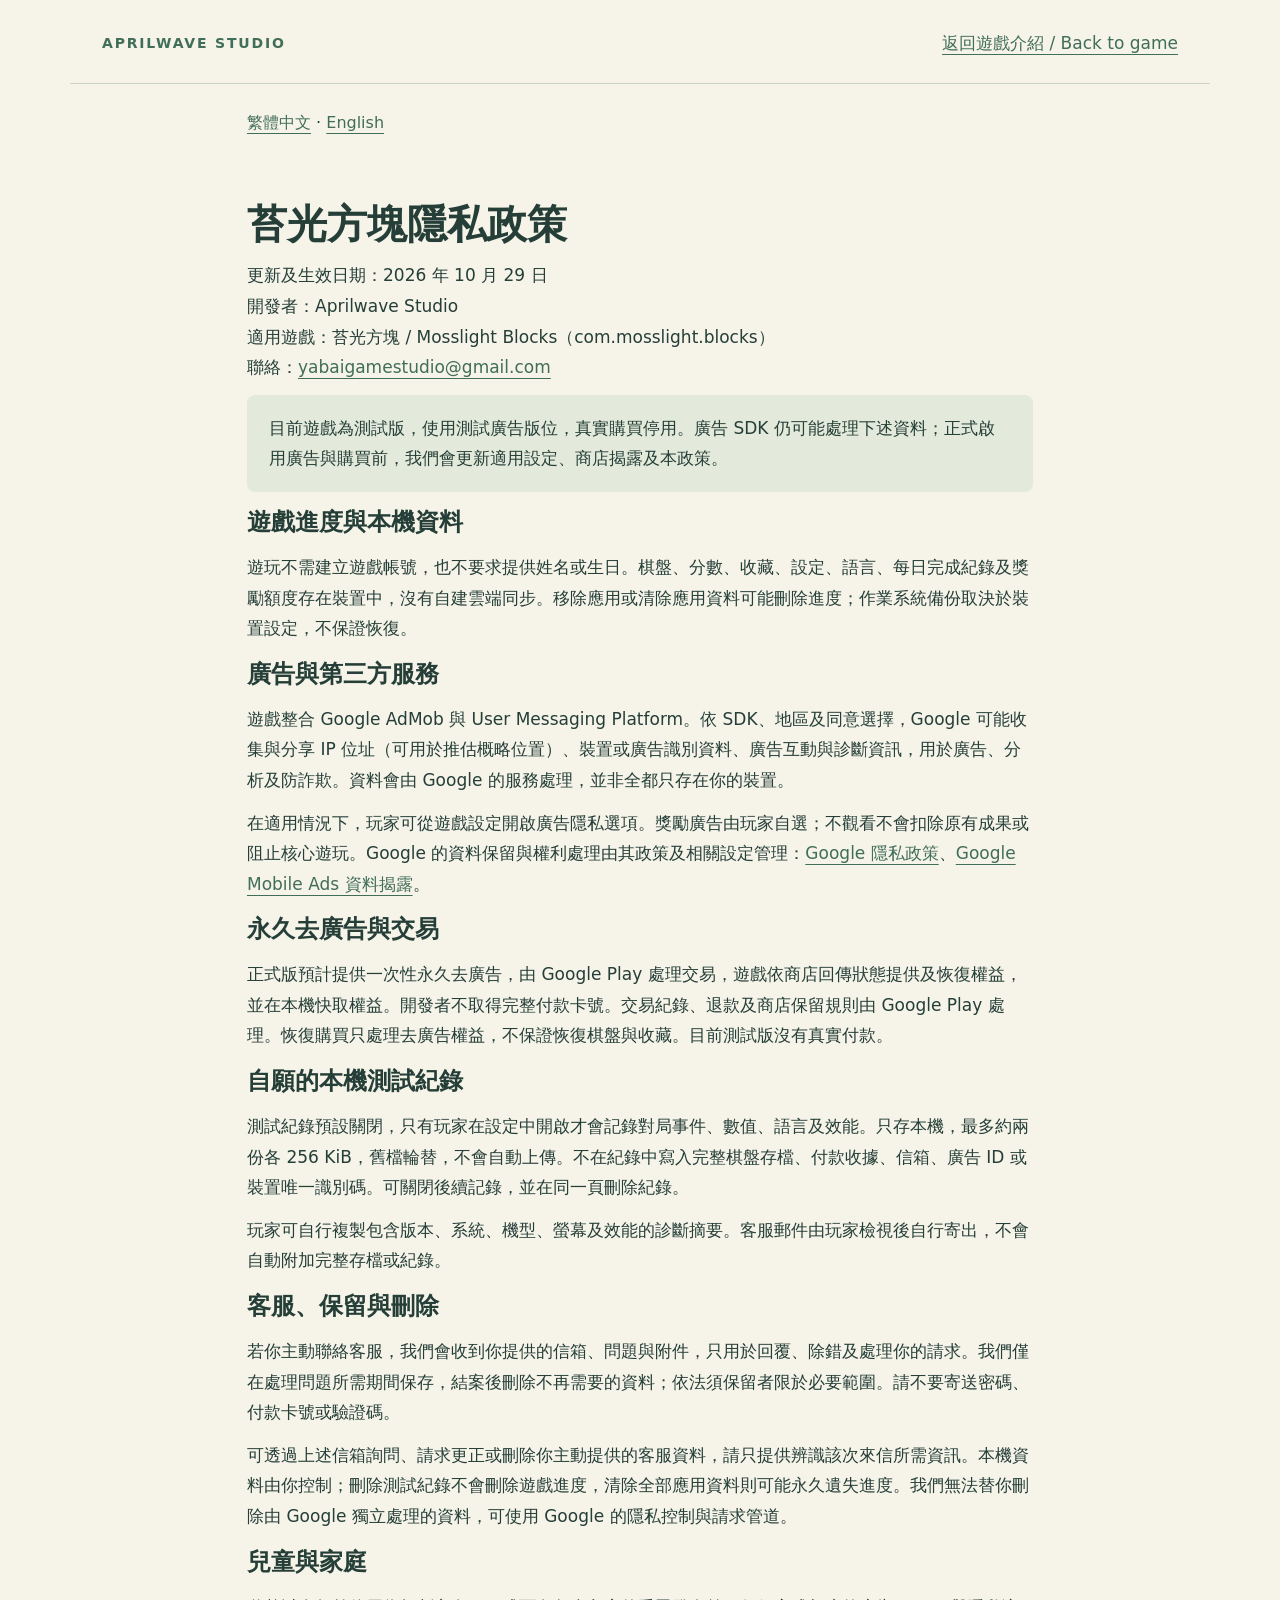
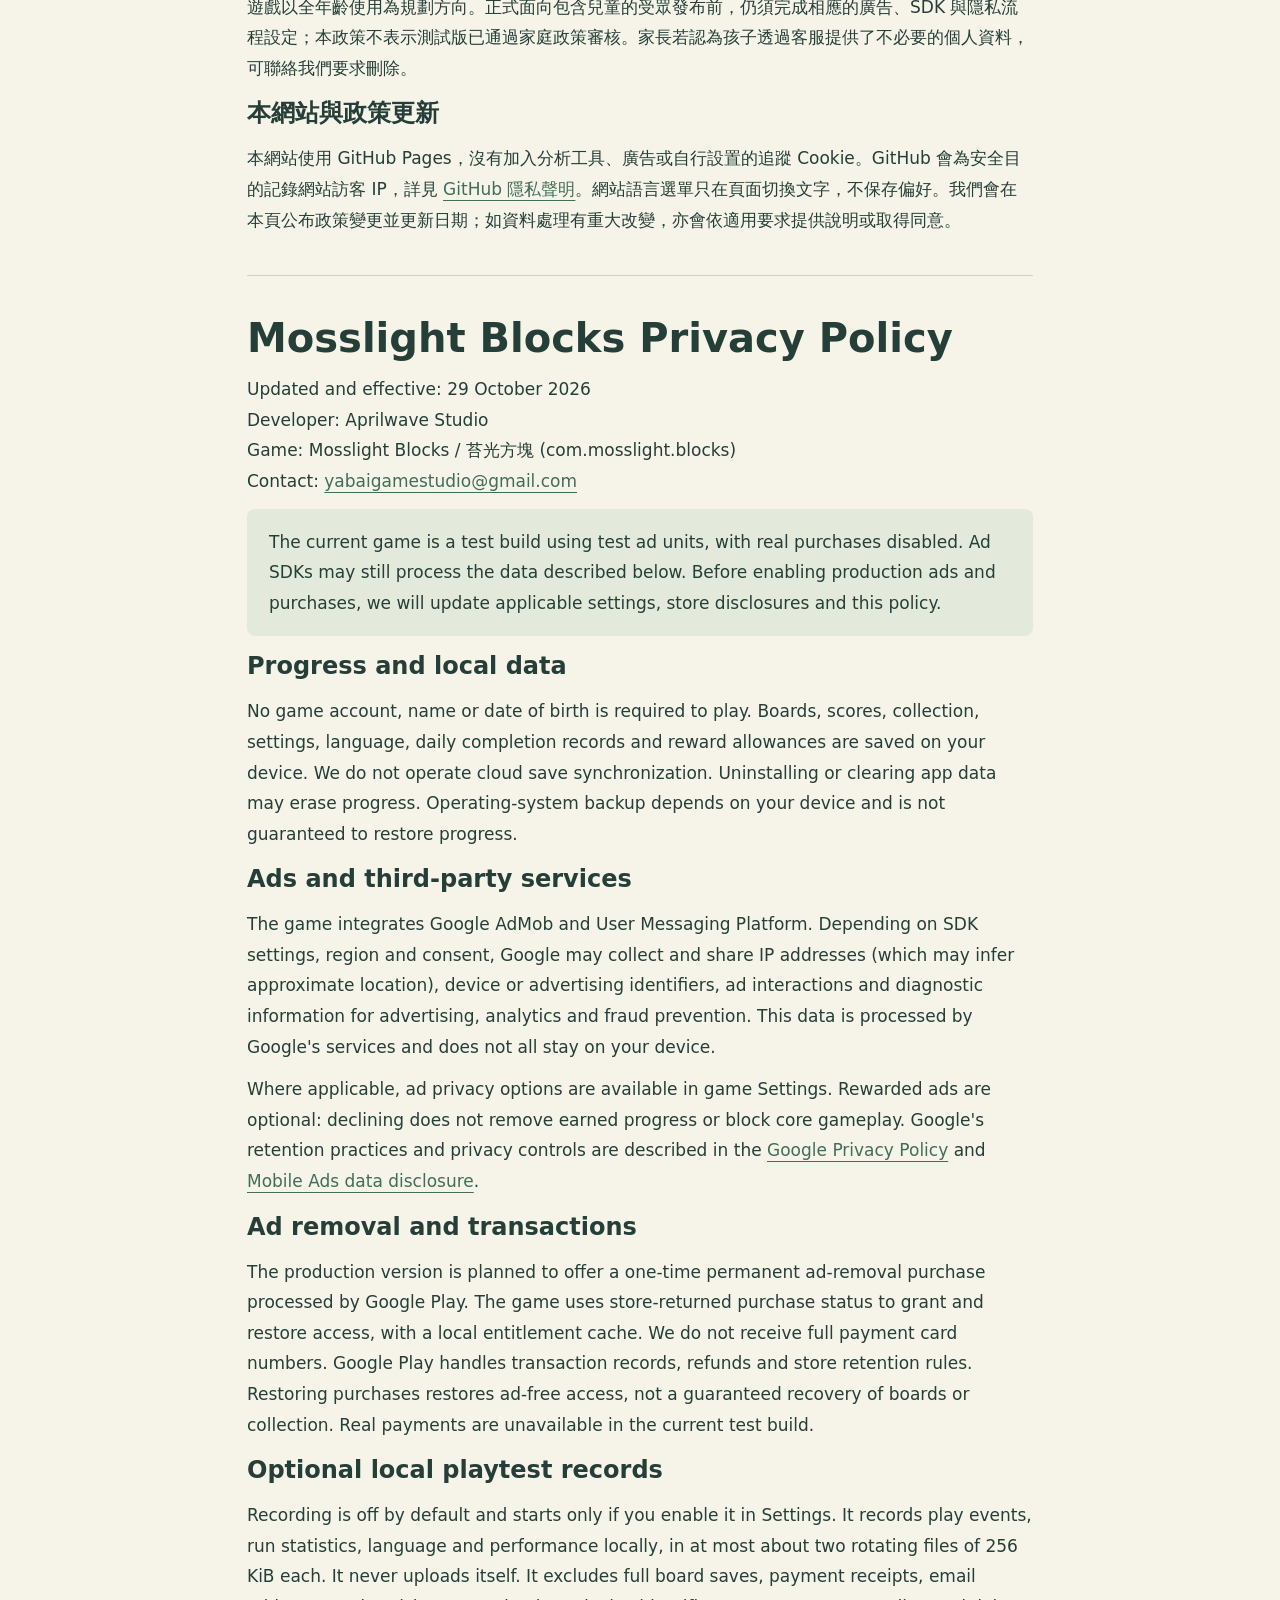
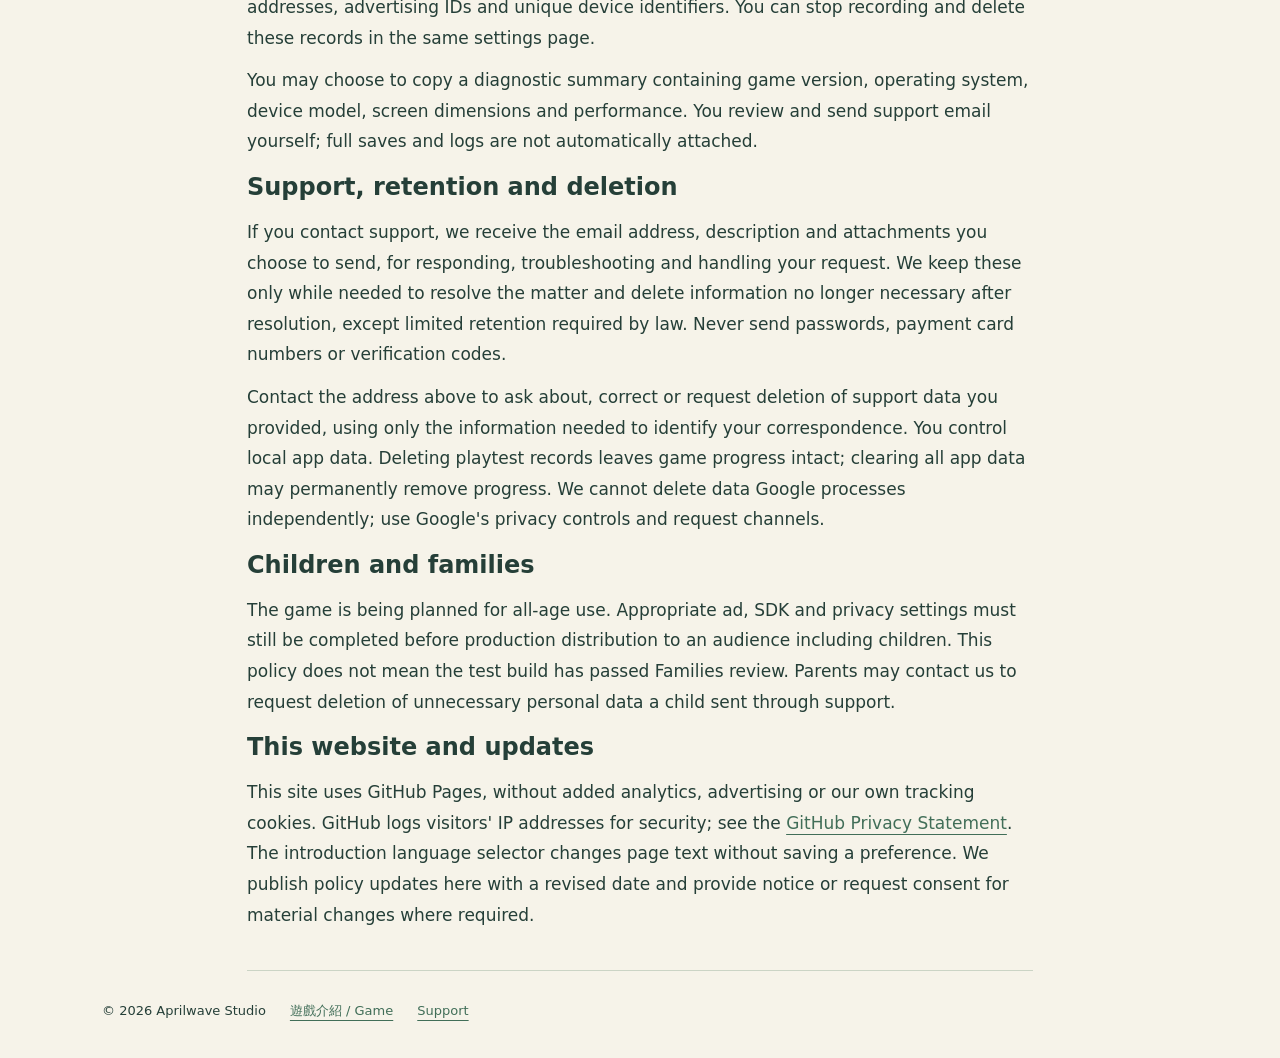
==== mosslight/privacy.html @ a1aa2599 "Publish Mosslight privacy policy and site assets" ====
<!doctype html><html lang="zh-Hant"><head><meta charset="utf-8"><meta name="viewport" content="width=device-width,initial-scale=1"><title>苔光方塊隱私政策 · Mosslight Privacy | Aprilwave Studio</title><link rel="stylesheet" href="site.css"><link rel="icon" href="icon.png"></head><body><header><a class="brand" href="../">APRILWAVE STUDIO</a><a href="./">返回遊戲介紹 / Back to game</a></header><main class="policy"><div class="language-nav"><a href="#zh">繁體中文</a> · <a href="#en">English</a></div>
<section id="zh"><h1>苔光方塊隱私政策</h1><p>更新及生效日期：2026 年 10 月 29 日<br>開發者：Aprilwave Studio<br>適用遊戲：苔光方塊 / Mosslight Blocks（com.mosslight.blocks）<br>聯絡：<a href="mailto:yabaigamestudio@gmail.com">yabaigamestudio@gmail.com</a></p><p class="notice">目前遊戲為測試版，使用測試廣告版位，真實購買停用。廣告 SDK 仍可能處理下述資料；正式啟用廣告與購買前，我們會更新適用設定、商店揭露及本政策。</p>
<h2>遊戲進度與本機資料</h2><p>遊玩不需建立遊戲帳號，也不要求提供姓名或生日。棋盤、分數、收藏、設定、語言、每日完成紀錄及獎勵額度存在裝置中，沒有自建雲端同步。移除應用或清除應用資料可能刪除進度；作業系統備份取決於裝置設定，不保證恢復。</p>
<h2>廣告與第三方服務</h2><p>遊戲整合 Google AdMob 與 User Messaging Platform。依 SDK、地區及同意選擇，Google 可能收集與分享 IP 位址（可用於推估概略位置）、裝置或廣告識別資料、廣告互動與診斷資訊，用於廣告、分析及防詐欺。資料會由 Google 的服務處理，並非全都只存在你的裝置。</p><p>在適用情況下，玩家可從遊戲設定開啟廣告隱私選項。獎勵廣告由玩家自選；不觀看不會扣除原有成果或阻止核心遊玩。Google 的資料保留與權利處理由其政策及相關設定管理：<a href="https://policies.google.com/privacy">Google 隱私政策</a>、<a href="https://developers.google.com/admob/unity/privacy/play-data-disclosure">Google Mobile Ads 資料揭露</a>。</p>
<h2>永久去廣告與交易</h2><p>正式版預計提供一次性永久去廣告，由 Google Play 處理交易，遊戲依商店回傳狀態提供及恢復權益，並在本機快取權益。開發者不取得完整付款卡號。交易紀錄、退款及商店保留規則由 Google Play 處理。恢復購買只處理去廣告權益，不保證恢復棋盤與收藏。目前測試版沒有真實付款。</p>
<h2>自願的本機測試紀錄</h2><p>測試紀錄預設關閉，只有玩家在設定中開啟才會記錄對局事件、數值、語言及效能。只存本機，最多約兩份各 256 KiB，舊檔輪替，不會自動上傳。不在紀錄中寫入完整棋盤存檔、付款收據、信箱、廣告 ID 或裝置唯一識別碼。可關閉後續記錄，並在同一頁刪除紀錄。</p><p>玩家可自行複製包含版本、系統、機型、螢幕及效能的診斷摘要。客服郵件由玩家檢視後自行寄出，不會自動附加完整存檔或紀錄。</p>
<h2>客服、保留與刪除</h2><p>若你主動聯絡客服，我們會收到你提供的信箱、問題與附件，只用於回覆、除錯及處理你的請求。我們僅在處理問題所需期間保存，結案後刪除不再需要的資料；依法須保留者限於必要範圍。請不要寄送密碼、付款卡號或驗證碼。</p><p>可透過上述信箱詢問、請求更正或刪除你主動提供的客服資料，請只提供辨識該次來信所需資訊。本機資料由你控制；刪除測試紀錄不會刪除遊戲進度，清除全部應用資料則可能永久遺失進度。我們無法替你刪除由 Google 獨立處理的資料，可使用 Google 的隱私控制與請求管道。</p>
<h2>兒童與家庭</h2><p>遊戲以全年齡使用為規劃方向。正式面向包含兒童的受眾發布前，仍須完成相應的廣告、SDK 與隱私流程設定；本政策不表示測試版已通過家庭政策審核。家長若認為孩子透過客服提供了不必要的個人資料，可聯絡我們要求刪除。</p>
<h2>本網站與政策更新</h2><p>本網站使用 GitHub Pages，沒有加入分析工具、廣告或自行設置的追蹤 Cookie。GitHub 會為安全目的記錄網站訪客 IP，詳見 <a href="https://docs.github.com/en/site-policy/privacy-policies/github-general-privacy-statement">GitHub 隱私聲明</a>。網站語言選單只在頁面切換文字，不保存偏好。我們會在本頁公布政策變更並更新日期；如資料處理有重大改變，亦會依適用要求提供說明或取得同意。</p></section>
<section id="en" lang="en"><h1>Mosslight Blocks Privacy Policy</h1><p>Updated and effective: 29 October 2026<br>Developer: Aprilwave Studio<br>Game: Mosslight Blocks / 苔光方塊 (com.mosslight.blocks)<br>Contact: <a href="mailto:yabaigamestudio@gmail.com">yabaigamestudio@gmail.com</a></p><p class="notice">The current game is a test build using test ad units, with real purchases disabled. Ad SDKs may still process the data described below. Before enabling production ads and purchases, we will update applicable settings, store disclosures and this policy.</p>
<h2>Progress and local data</h2><p>No game account, name or date of birth is required to play. Boards, scores, collection, settings, language, daily completion records and reward allowances are saved on your device. We do not operate cloud save synchronization. Uninstalling or clearing app data may erase progress. Operating-system backup depends on your device and is not guaranteed to restore progress.</p>
<h2>Ads and third-party services</h2><p>The game integrates Google AdMob and User Messaging Platform. Depending on SDK settings, region and consent, Google may collect and share IP addresses (which may infer approximate location), device or advertising identifiers, ad interactions and diagnostic information for advertising, analytics and fraud prevention. This data is processed by Google's services and does not all stay on your device.</p><p>Where applicable, ad privacy options are available in game Settings. Rewarded ads are optional: declining does not remove earned progress or block core gameplay. Google's retention practices and privacy controls are described in the <a href="https://policies.google.com/privacy">Google Privacy Policy</a> and <a href="https://developers.google.com/admob/unity/privacy/play-data-disclosure">Mobile Ads data disclosure</a>.</p>
<h2>Ad removal and transactions</h2><p>The production version is planned to offer a one-time permanent ad-removal purchase processed by Google Play. The game uses store-returned purchase status to grant and restore access, with a local entitlement cache. We do not receive full payment card numbers. Google Play handles transaction records, refunds and store retention rules. Restoring purchases restores ad-free access, not a guaranteed recovery of boards or collection. Real payments are unavailable in the current test build.</p>
<h2>Optional local playtest records</h2><p>Recording is off by default and starts only if you enable it in Settings. It records play events, run statistics, language and performance locally, in at most about two rotating files of 256 KiB each. It never uploads itself. It excludes full board saves, payment receipts, email addresses, advertising IDs and unique device identifiers. You can stop recording and delete these records in the same settings page.</p><p>You may choose to copy a diagnostic summary containing game version, operating system, device model, screen dimensions and performance. You review and send support email yourself; full saves and logs are not automatically attached.</p>
<h2>Support, retention and deletion</h2><p>If you contact support, we receive the email address, description and attachments you choose to send, for responding, troubleshooting and handling your request. We keep these only while needed to resolve the matter and delete information no longer necessary after resolution, except limited retention required by law. Never send passwords, payment card numbers or verification codes.</p><p>Contact the address above to ask about, correct or request deletion of support data you provided, using only the information needed to identify your correspondence. You control local app data. Deleting playtest records leaves game progress intact; clearing all app data may permanently remove progress. We cannot delete data Google processes independently; use Google's privacy controls and request channels.</p>
<h2>Children and families</h2><p>The game is being planned for all-age use. Appropriate ad, SDK and privacy settings must still be completed before production distribution to an audience including children. This policy does not mean the test build has passed Families review. Parents may contact us to request deletion of unnecessary personal data a child sent through support.</p>
<h2>This website and updates</h2><p>This site uses GitHub Pages, without added analytics, advertising or our own tracking cookies. GitHub logs visitors' IP addresses for security; see the <a href="https://docs.github.com/en/site-policy/privacy-policies/github-general-privacy-statement">GitHub Privacy Statement</a>. The introduction language selector changes page text without saving a preference. We publish policy updates here with a revised date and provide notice or request consent for material changes where required.</p></section></main><footer><span>© 2026 Aprilwave Studio</span><a href="./">遊戲介紹 / Game</a><a href="mailto:yabaigamestudio@gmail.com">Support</a></footer></body></html>
---- mosslight/site.css ----
:root{--paper:#f6f3e9;--ink:#253f38;--green:#416e58;--muted:#5b6c61;--line:#cbd4c5;--soft:#e4eadb}*{box-sizing:border-box}html{scroll-behavior:smooth;scroll-padding-top:24px}body{margin:0;background:var(--paper);color:var(--ink);font:17px/1.8 system-ui,-apple-system,"Segoe UI","Microsoft JhengHei",sans-serif}a{color:var(--green);text-underline-offset:5px}a:focus-visible,select:focus-visible{outline:3px solid #a56a36;outline-offset:5px}header,main,footer{max-width:1140px;margin:auto;padding:0 32px}header{display:flex;justify-content:space-between;align-items:center;padding-top:28px;padding-bottom:24px;border-bottom:1px solid var(--line);gap:20px}.brand{font-size:14px;letter-spacing:.13em;font-weight:700;text-decoration:none}nav{display:flex;gap:24px;font-size:14px}nav a{text-decoration:none}.hero{display:grid;grid-template-columns:1.1fr 1fr;gap:70px;align-items:center;padding:70px 0 90px}.eyebrow{letter-spacing:.16em;font-size:12px;font-weight:700;color:var(--green);margin:0 0 24px}.app-icon{border-radius:18px;margin-bottom:10px}h1{font-size:clamp(44px,6vw,72px);font-weight:650;letter-spacing:.04em;line-height:1.2;margin:10px 0}h2{font-size:clamp(25px,3vw,34px);line-height:1.5;font-weight:600;margin:0 0 22px}h3{font-size:20px;margin:12px 0}.subtitle{letter-spacing:.05em;font-size:23px;margin:10px 0 22px}.lead{font-size:23px;max-width:460px}.status{font-size:14px;color:var(--muted);margin:28px 0 20px}.button{display:inline-block;text-decoration:none;background:var(--green);color:#fff;border-radius:100px;padding:12px 24px}.fine{font-size:13px;color:var(--muted)}figure{margin:0;text-align:center;position:relative}figure:before{content:"";position:absolute;border-radius:50%;background:var(--soft);inset:11% -4%;z-index:-1}.game{width:min(100%,300px);height:auto;border-radius:18px;box-shadow:0 18px 50px #253f3820;border:1px solid #cbd4c5}figcaption{font-size:13px;color:var(--muted);margin-top:18px}section{padding:70px 0;border-bottom:1px solid var(--line)}.steps{display:grid;grid-template-columns:repeat(3,1fr);gap:40px;margin-top:40px}.steps article>span{font-family:Georgia,serif;font-size:36px;color:var(--green)}p[lang=en],.steps p,.details p{color:var(--muted)}.daily{display:grid;grid-template-columns:2fr 1fr;gap:80px;align-items:center}.daily-mark{font:130px/1.1 Georgia,serif;text-align:center;color:var(--green)}.daily-mark small{display:block;font:12px/2 system-ui;letter-spacing:.15em}.details{display:grid;grid-template-columns:1fr 1fr;gap:65px}.intro{padding:35px 0}.intro label{display:block;font-size:14px}select{font:inherit;color:var(--ink);background:transparent;border:1px solid var(--line);border-radius:6px;padding:8px 16px;margin:12px 0 18px}#intro-text{white-space:pre-line;max-width:850px;color:var(--muted)}footer{display:flex;gap:24px;flex-wrap:wrap;font-size:13px;padding-top:28px;padding-bottom:35px}.policy{max-width:850px}.policy section{padding:28px 0}.policy h1{font-size:40px;letter-spacing:0}.policy h2{font-size:24px;margin:12px 0}.policy p{margin:12px 0}.policy .language-nav{padding:25px 0;font-size:16px}.policy .notice{padding:18px 22px;background:var(--soft);border-radius:8px}@media(max-width:700px){header,main,footer{padding-left:22px;padding-right:22px}header{align-items:flex-start;flex-direction:column;gap:14px}nav{gap:18px}.hero{grid-template-columns:1fr;gap:40px;padding:45px 0}.hero>div{max-width:100%}.lead{font-size:21px}.game{max-width:270px}.steps,.details,.daily{grid-template-columns:1fr;gap:28px}section{padding:45px 0}.daily-mark{font-size:90px}.daily{gap:20px}.policy h1{font-size:30px}footer{gap:12px 20px}}@media(prefers-reduced-motion:reduce){html{scroll-behavior:auto}}
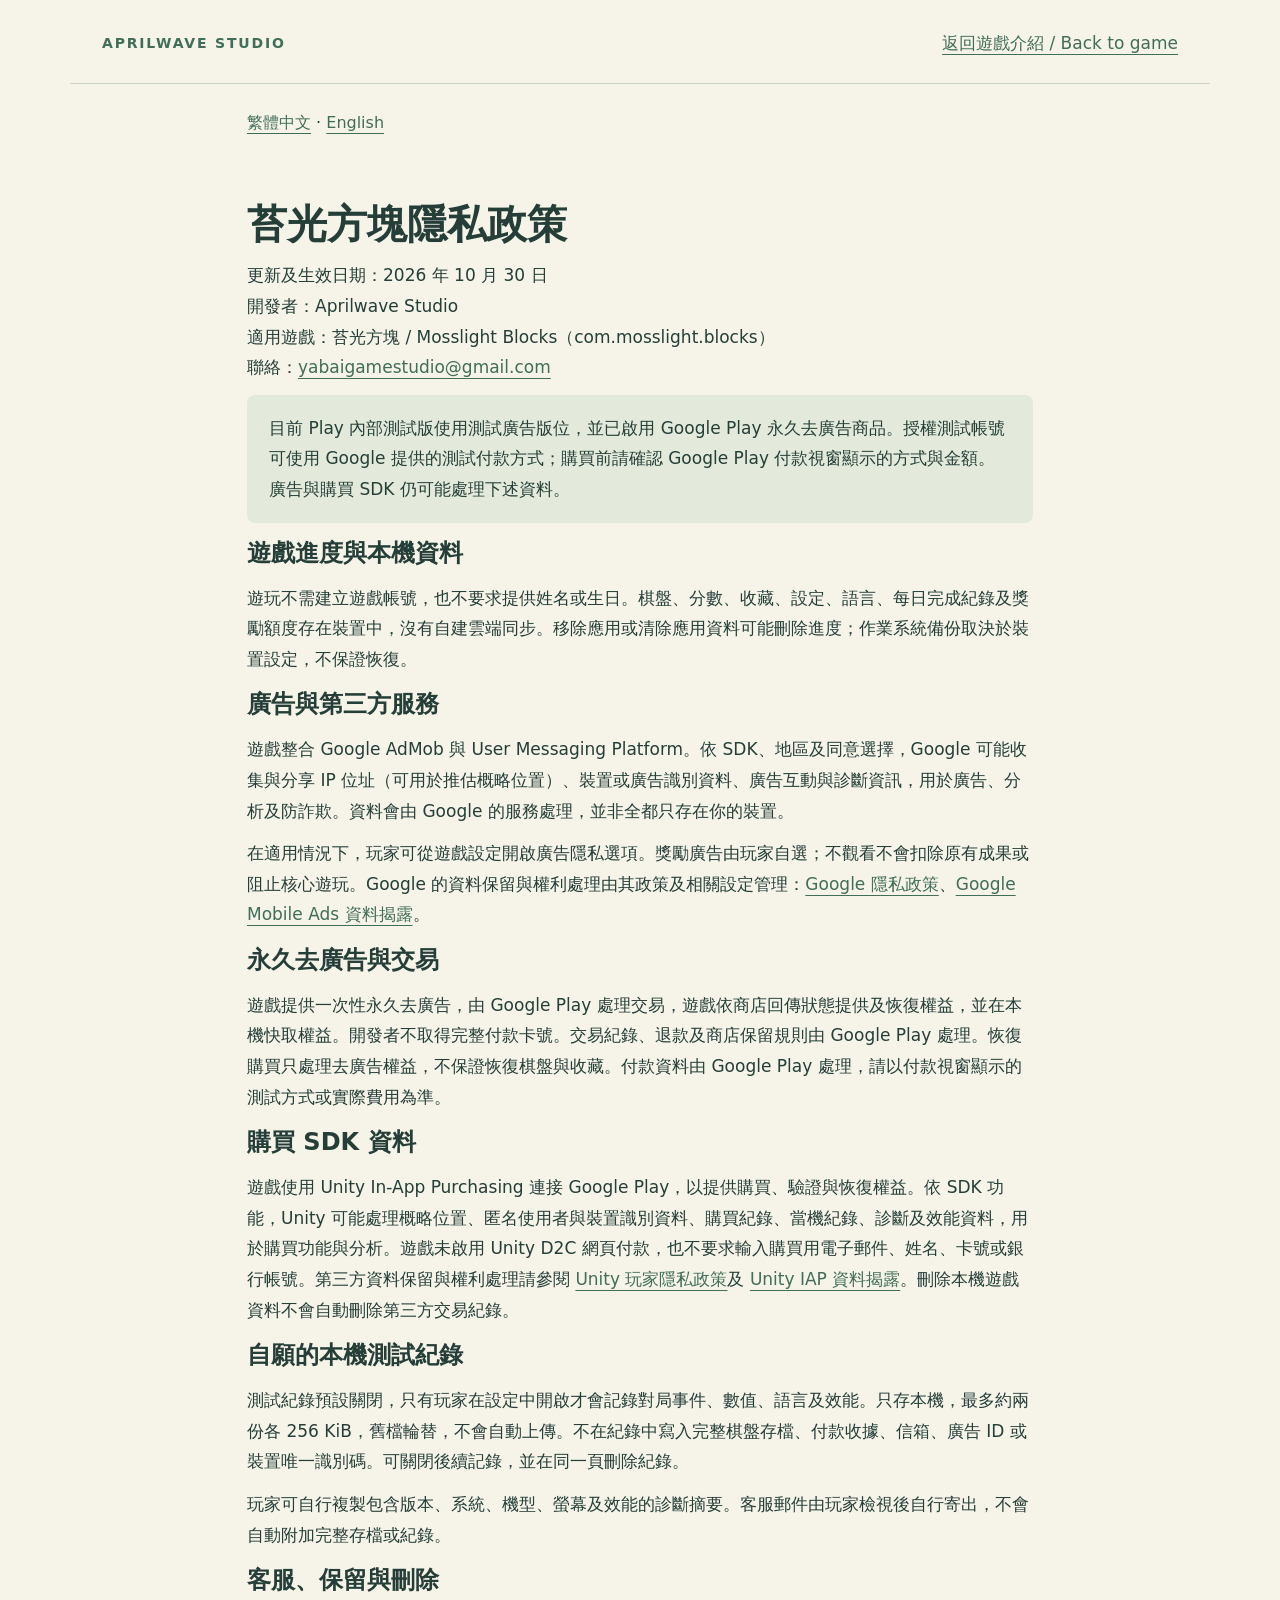
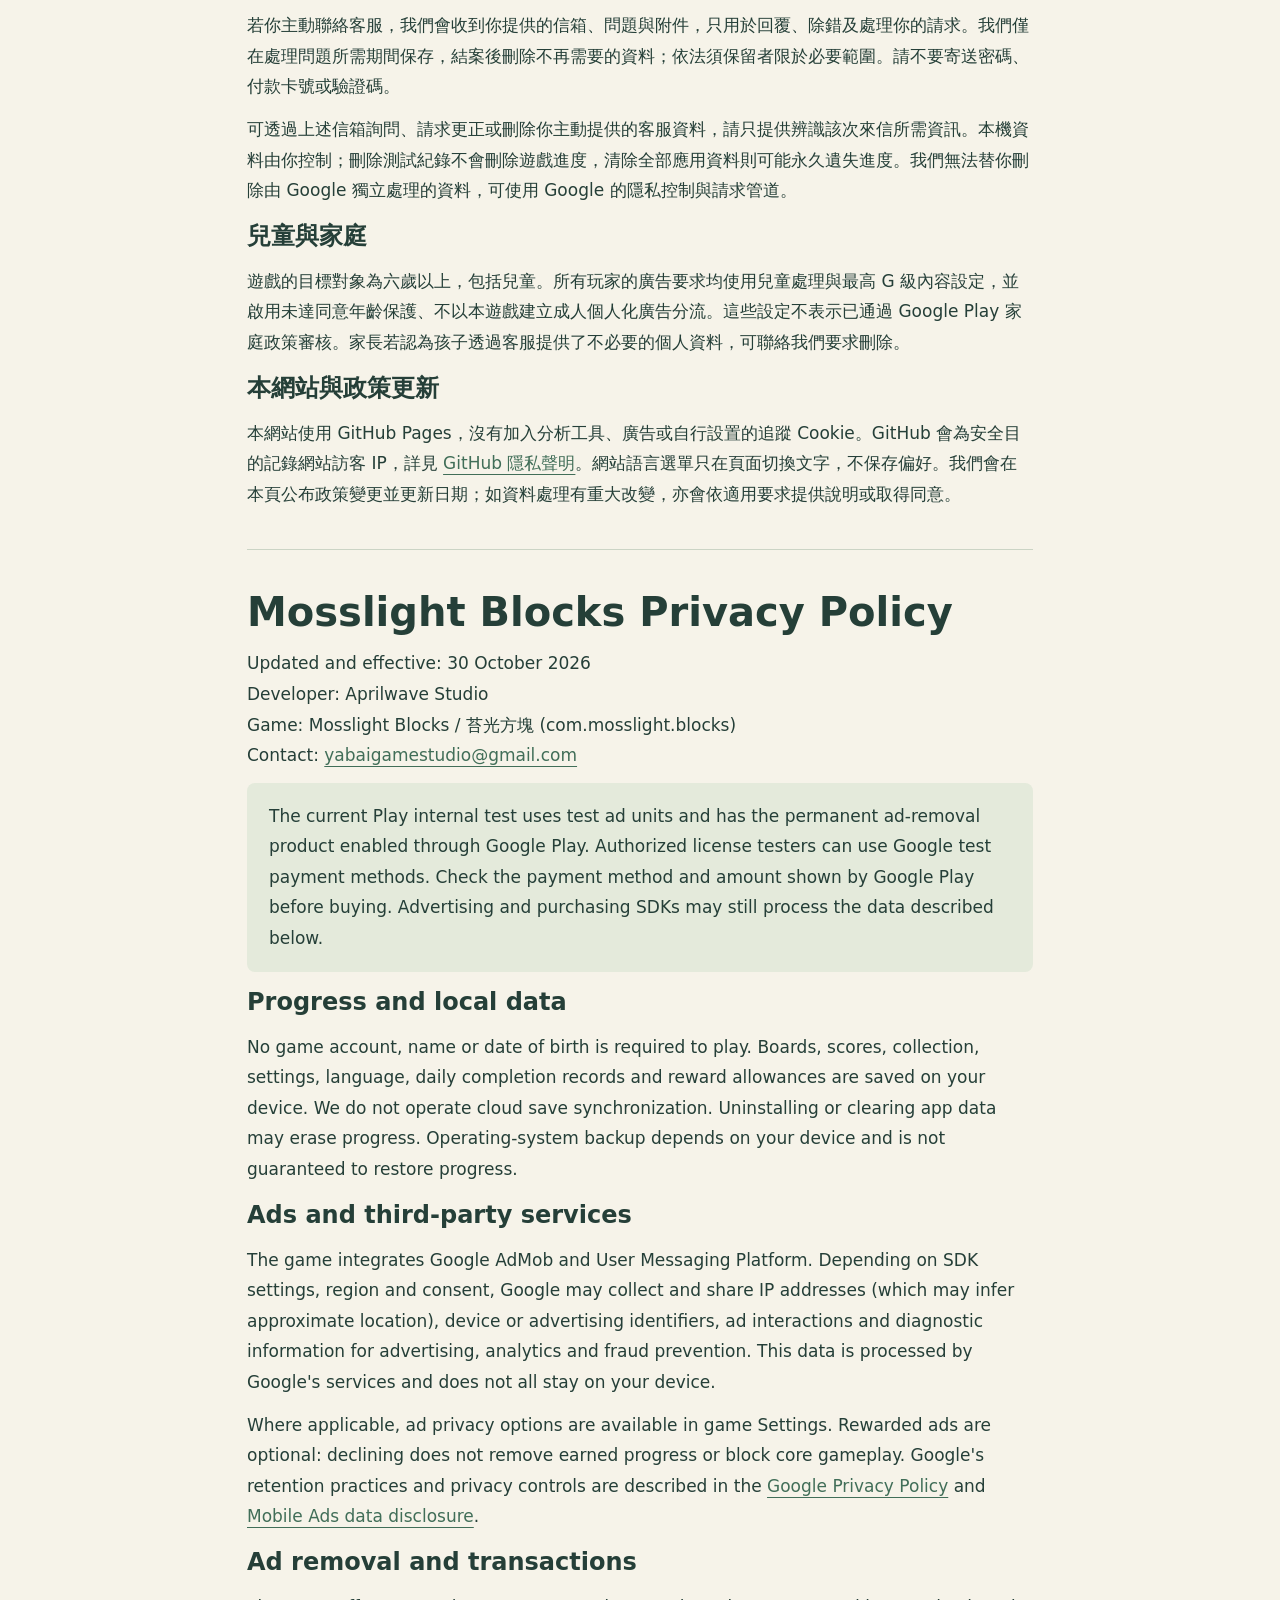
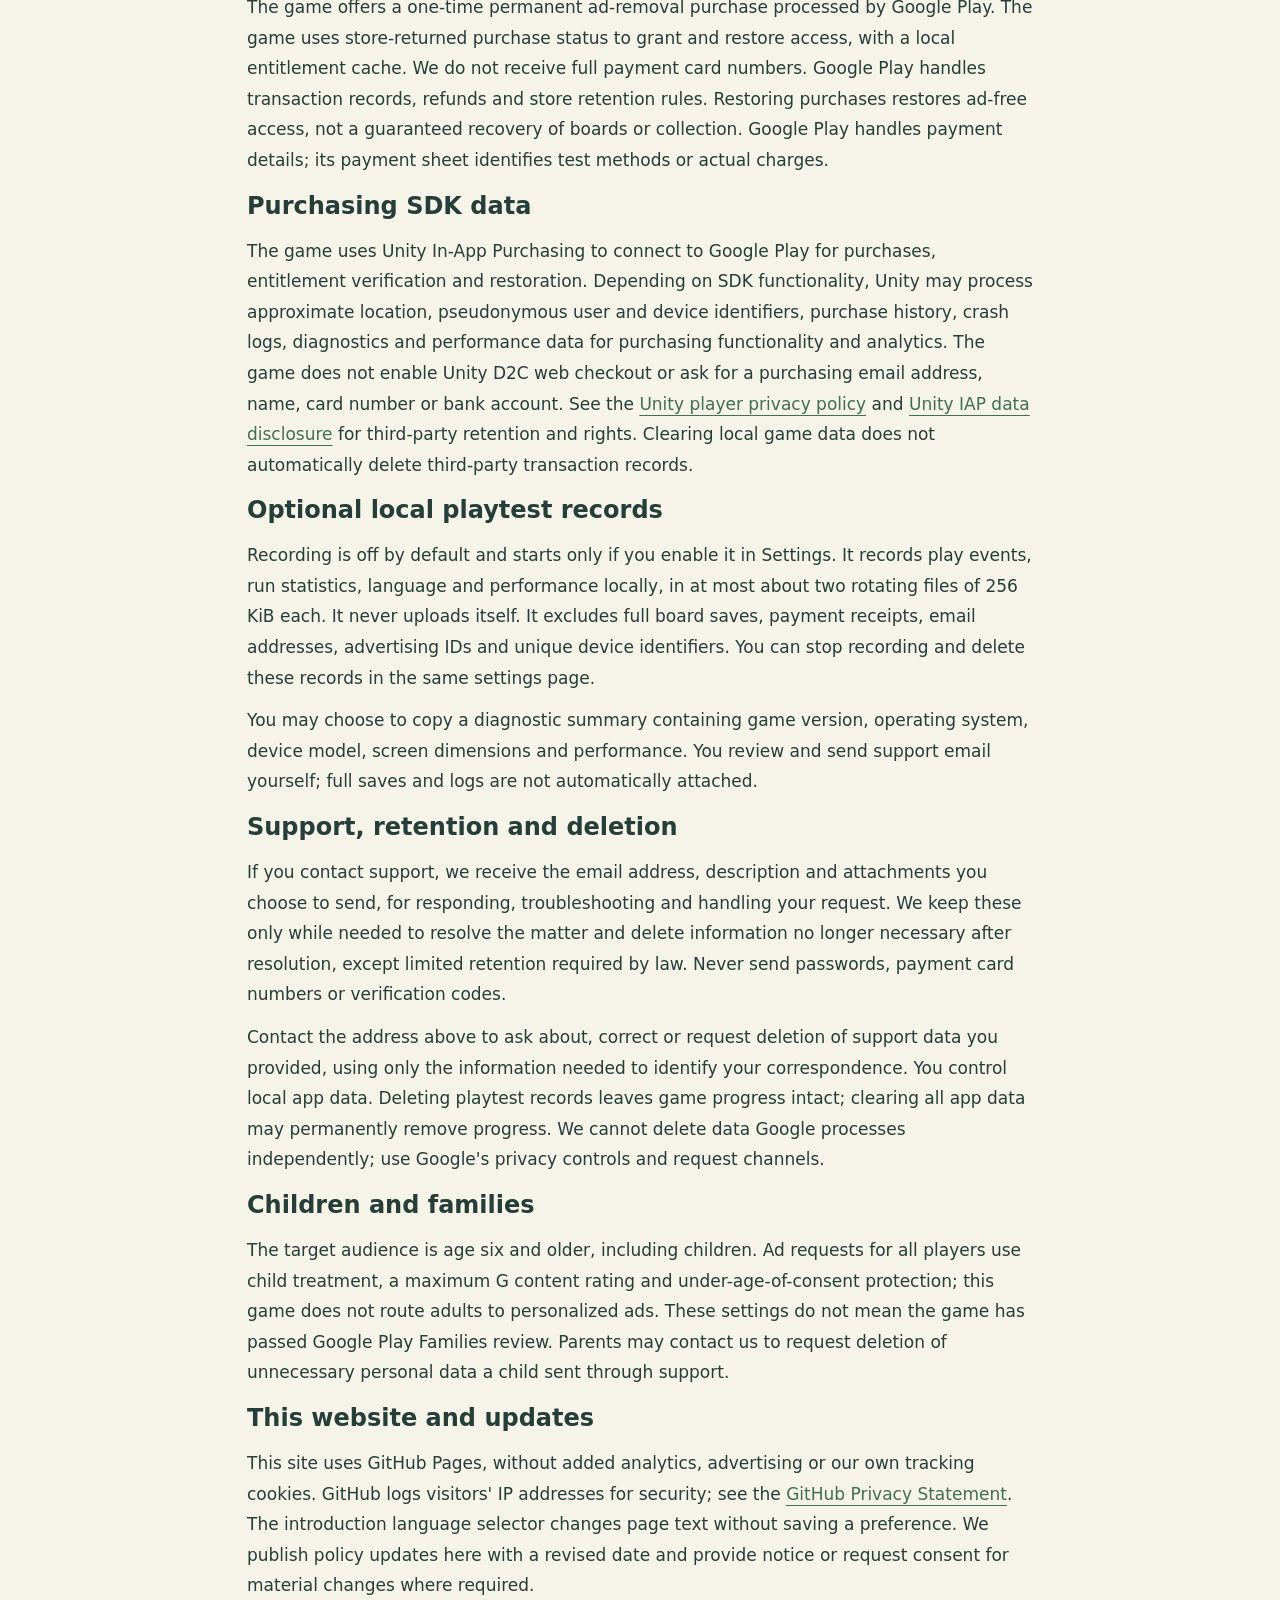
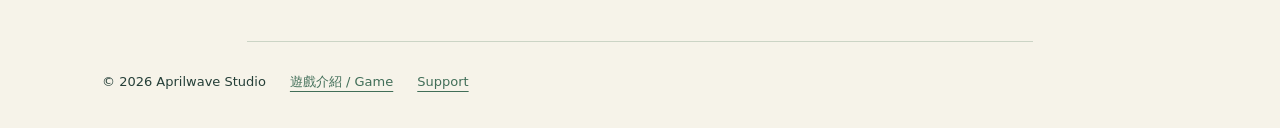
==== commit bf0926dc: "Update Mosslight purchasing and SDK privacy disclosures Update only mosslight/privacy.html to match " ====
--- a/mosslight/privacy.html
+++ b/mosslight/privacy.html
@@ -1,17 +1,19 @@
 <!doctype html><html lang="zh-Hant"><head><meta charset="utf-8"><meta name="viewport" content="width=device-width,initial-scale=1"><title>苔光方塊隱私政策 · Mosslight Privacy | Aprilwave Studio</title><link rel="stylesheet" href="site.css"><link rel="icon" href="icon.png"></head><body><header><a class="brand" href="../">APRILWAVE STUDIO</a><a href="./">返回遊戲介紹 / Back to game</a></header><main class="policy"><div class="language-nav"><a href="#zh">繁體中文</a> · <a href="#en">English</a></div>
-<section id="zh"><h1>苔光方塊隱私政策</h1><p>更新及生效日期：2026 年 10 月 29 日<br>開發者：Aprilwave Studio<br>適用遊戲：苔光方塊 / Mosslight Blocks（com.mosslight.blocks）<br>聯絡：<a href="mailto:yabaigamestudio@gmail.com">yabaigamestudio@gmail.com</a></p><p class="notice">目前遊戲為測試版，使用測試廣告版位，真實購買停用。廣告 SDK 仍可能處理下述資料；正式啟用廣告與購買前，我們會更新適用設定、商店揭露及本政策。</p>
+<section id="zh"><h1>苔光方塊隱私政策</h1><p>更新及生效日期：2026 年 10 月 30 日<br>開發者：Aprilwave Studio<br>適用遊戲：苔光方塊 / Mosslight Blocks（com.mosslight.blocks）<br>聯絡：<a href="mailto:yabaigamestudio@gmail.com">yabaigamestudio@gmail.com</a></p><p class="notice">目前 Play 內部測試版使用測試廣告版位，並已啟用 Google Play 永久去廣告商品。授權測試帳號可使用 Google 提供的測試付款方式；購買前請確認 Google Play 付款視窗顯示的方式與金額。廣告與購買 SDK 仍可能處理下述資料。</p>
 <h2>遊戲進度與本機資料</h2><p>遊玩不需建立遊戲帳號，也不要求提供姓名或生日。棋盤、分數、收藏、設定、語言、每日完成紀錄及獎勵額度存在裝置中，沒有自建雲端同步。移除應用或清除應用資料可能刪除進度；作業系統備份取決於裝置設定，不保證恢復。</p>
 <h2>廣告與第三方服務</h2><p>遊戲整合 Google AdMob 與 User Messaging Platform。依 SDK、地區及同意選擇，Google 可能收集與分享 IP 位址（可用於推估概略位置）、裝置或廣告識別資料、廣告互動與診斷資訊，用於廣告、分析及防詐欺。資料會由 Google 的服務處理，並非全都只存在你的裝置。</p><p>在適用情況下，玩家可從遊戲設定開啟廣告隱私選項。獎勵廣告由玩家自選；不觀看不會扣除原有成果或阻止核心遊玩。Google 的資料保留與權利處理由其政策及相關設定管理：<a href="https://policies.google.com/privacy">Google 隱私政策</a>、<a href="https://developers.google.com/admob/unity/privacy/play-data-disclosure">Google Mobile Ads 資料揭露</a>。</p>
-<h2>永久去廣告與交易</h2><p>正式版預計提供一次性永久去廣告，由 Google Play 處理交易，遊戲依商店回傳狀態提供及恢復權益，並在本機快取權益。開發者不取得完整付款卡號。交易紀錄、退款及商店保留規則由 Google Play 處理。恢復購買只處理去廣告權益，不保證恢復棋盤與收藏。目前測試版沒有真實付款。</p>
+<h2>永久去廣告與交易</h2><p>遊戲提供一次性永久去廣告，由 Google Play 處理交易，遊戲依商店回傳狀態提供及恢復權益，並在本機快取權益。開發者不取得完整付款卡號。交易紀錄、退款及商店保留規則由 Google Play 處理。恢復購買只處理去廣告權益，不保證恢復棋盤與收藏。付款資料由 Google Play 處理，請以付款視窗顯示的測試方式或實際費用為準。</p>
+<h2>購買 SDK 資料</h2><p>遊戲使用 Unity In-App Purchasing 連接 Google Play，以提供購買、驗證與恢復權益。依 SDK 功能，Unity 可能處理概略位置、匿名使用者與裝置識別資料、購買紀錄、當機紀錄、診斷及效能資料，用於購買功能與分析。遊戲未啟用 Unity D2C 網頁付款，也不要求輸入購買用電子郵件、姓名、卡號或銀行帳號。第三方資料保留與權利處理請參閱 <a href="https://unity.com/legal/game-player-and-app-user-privacy-policy">Unity 玩家隱私政策</a>及 <a href="https://docs.unity.com/en-us/iap/privacy-and-consent/google-play-data-safety">Unity IAP 資料揭露</a>。刪除本機遊戲資料不會自動刪除第三方交易紀錄。</p>
 <h2>自願的本機測試紀錄</h2><p>測試紀錄預設關閉，只有玩家在設定中開啟才會記錄對局事件、數值、語言及效能。只存本機，最多約兩份各 256 KiB，舊檔輪替，不會自動上傳。不在紀錄中寫入完整棋盤存檔、付款收據、信箱、廣告 ID 或裝置唯一識別碼。可關閉後續記錄，並在同一頁刪除紀錄。</p><p>玩家可自行複製包含版本、系統、機型、螢幕及效能的診斷摘要。客服郵件由玩家檢視後自行寄出，不會自動附加完整存檔或紀錄。</p>
 <h2>客服、保留與刪除</h2><p>若你主動聯絡客服，我們會收到你提供的信箱、問題與附件，只用於回覆、除錯及處理你的請求。我們僅在處理問題所需期間保存，結案後刪除不再需要的資料；依法須保留者限於必要範圍。請不要寄送密碼、付款卡號或驗證碼。</p><p>可透過上述信箱詢問、請求更正或刪除你主動提供的客服資料，請只提供辨識該次來信所需資訊。本機資料由你控制；刪除測試紀錄不會刪除遊戲進度，清除全部應用資料則可能永久遺失進度。我們無法替你刪除由 Google 獨立處理的資料，可使用 Google 的隱私控制與請求管道。</p>
-<h2>兒童與家庭</h2><p>遊戲以全年齡使用為規劃方向。正式面向包含兒童的受眾發布前，仍須完成相應的廣告、SDK 與隱私流程設定；本政策不表示測試版已通過家庭政策審核。家長若認為孩子透過客服提供了不必要的個人資料，可聯絡我們要求刪除。</p>
+<h2>兒童與家庭</h2><p>遊戲的目標對象為六歲以上，包括兒童。所有玩家的廣告要求均使用兒童處理與最高 G 級內容設定，並啟用未達同意年齡保護、不以本遊戲建立成人個人化廣告分流。這些設定不表示已通過 Google Play 家庭政策審核。家長若認為孩子透過客服提供了不必要的個人資料，可聯絡我們要求刪除。</p>
 <h2>本網站與政策更新</h2><p>本網站使用 GitHub Pages，沒有加入分析工具、廣告或自行設置的追蹤 Cookie。GitHub 會為安全目的記錄網站訪客 IP，詳見 <a href="https://docs.github.com/en/site-policy/privacy-policies/github-general-privacy-statement">GitHub 隱私聲明</a>。網站語言選單只在頁面切換文字，不保存偏好。我們會在本頁公布政策變更並更新日期；如資料處理有重大改變，亦會依適用要求提供說明或取得同意。</p></section>
-<section id="en" lang="en"><h1>Mosslight Blocks Privacy Policy</h1><p>Updated and effective: 29 October 2026<br>Developer: Aprilwave Studio<br>Game: Mosslight Blocks / 苔光方塊 (com.mosslight.blocks)<br>Contact: <a href="mailto:yabaigamestudio@gmail.com">yabaigamestudio@gmail.com</a></p><p class="notice">The current game is a test build using test ad units, with real purchases disabled. Ad SDKs may still process the data described below. Before enabling production ads and purchases, we will update applicable settings, store disclosures and this policy.</p>
+<section id="en" lang="en"><h1>Mosslight Blocks Privacy Policy</h1><p>Updated and effective: 30 October 2026<br>Developer: Aprilwave Studio<br>Game: Mosslight Blocks / 苔光方塊 (com.mosslight.blocks)<br>Contact: <a href="mailto:yabaigamestudio@gmail.com">yabaigamestudio@gmail.com</a></p><p class="notice">The current Play internal test uses test ad units and has the permanent ad-removal product enabled through Google Play. Authorized license testers can use Google test payment methods. Check the payment method and amount shown by Google Play before buying. Advertising and purchasing SDKs may still process the data described below.</p>
 <h2>Progress and local data</h2><p>No game account, name or date of birth is required to play. Boards, scores, collection, settings, language, daily completion records and reward allowances are saved on your device. We do not operate cloud save synchronization. Uninstalling or clearing app data may erase progress. Operating-system backup depends on your device and is not guaranteed to restore progress.</p>
 <h2>Ads and third-party services</h2><p>The game integrates Google AdMob and User Messaging Platform. Depending on SDK settings, region and consent, Google may collect and share IP addresses (which may infer approximate location), device or advertising identifiers, ad interactions and diagnostic information for advertising, analytics and fraud prevention. This data is processed by Google's services and does not all stay on your device.</p><p>Where applicable, ad privacy options are available in game Settings. Rewarded ads are optional: declining does not remove earned progress or block core gameplay. Google's retention practices and privacy controls are described in the <a href="https://policies.google.com/privacy">Google Privacy Policy</a> and <a href="https://developers.google.com/admob/unity/privacy/play-data-disclosure">Mobile Ads data disclosure</a>.</p>
-<h2>Ad removal and transactions</h2><p>The production version is planned to offer a one-time permanent ad-removal purchase processed by Google Play. The game uses store-returned purchase status to grant and restore access, with a local entitlement cache. We do not receive full payment card numbers. Google Play handles transaction records, refunds and store retention rules. Restoring purchases restores ad-free access, not a guaranteed recovery of boards or collection. Real payments are unavailable in the current test build.</p>
+<h2>Ad removal and transactions</h2><p>The game offers a one-time permanent ad-removal purchase processed by Google Play. The game uses store-returned purchase status to grant and restore access, with a local entitlement cache. We do not receive full payment card numbers. Google Play handles transaction records, refunds and store retention rules. Restoring purchases restores ad-free access, not a guaranteed recovery of boards or collection. Google Play handles payment details; its payment sheet identifies test methods or actual charges.</p>
+<h2>Purchasing SDK data</h2><p>The game uses Unity In-App Purchasing to connect to Google Play for purchases, entitlement verification and restoration. Depending on SDK functionality, Unity may process approximate location, pseudonymous user and device identifiers, purchase history, crash logs, diagnostics and performance data for purchasing functionality and analytics. The game does not enable Unity D2C web checkout or ask for a purchasing email address, name, card number or bank account. See the <a href="https://unity.com/legal/game-player-and-app-user-privacy-policy">Unity player privacy policy</a> and <a href="https://docs.unity.com/en-us/iap/privacy-and-consent/google-play-data-safety">Unity IAP data disclosure</a> for third-party retention and rights. Clearing local game data does not automatically delete third-party transaction records.</p>
 <h2>Optional local playtest records</h2><p>Recording is off by default and starts only if you enable it in Settings. It records play events, run statistics, language and performance locally, in at most about two rotating files of 256 KiB each. It never uploads itself. It excludes full board saves, payment receipts, email addresses, advertising IDs and unique device identifiers. You can stop recording and delete these records in the same settings page.</p><p>You may choose to copy a diagnostic summary containing game version, operating system, device model, screen dimensions and performance. You review and send support email yourself; full saves and logs are not automatically attached.</p>
 <h2>Support, retention and deletion</h2><p>If you contact support, we receive the email address, description and attachments you choose to send, for responding, troubleshooting and handling your request. We keep these only while needed to resolve the matter and delete information no longer necessary after resolution, except limited retention required by law. Never send passwords, payment card numbers or verification codes.</p><p>Contact the address above to ask about, correct or request deletion of support data you provided, using only the information needed to identify your correspondence. You control local app data. Deleting playtest records leaves game progress intact; clearing all app data may permanently remove progress. We cannot delete data Google processes independently; use Google's privacy controls and request channels.</p>
-<h2>Children and families</h2><p>The game is being planned for all-age use. Appropriate ad, SDK and privacy settings must still be completed before production distribution to an audience including children. This policy does not mean the test build has passed Families review. Parents may contact us to request deletion of unnecessary personal data a child sent through support.</p>
+<h2>Children and families</h2><p>The target audience is age six and older, including children. Ad requests for all players use child treatment, a maximum G content rating and under-age-of-consent protection; this game does not route adults to personalized ads. These settings do not mean the game has passed Google Play Families review. Parents may contact us to request deletion of unnecessary personal data a child sent through support.</p>
 <h2>This website and updates</h2><p>This site uses GitHub Pages, without added analytics, advertising or our own tracking cookies. GitHub logs visitors' IP addresses for security; see the <a href="https://docs.github.com/en/site-policy/privacy-policies/github-general-privacy-statement">GitHub Privacy Statement</a>. The introduction language selector changes page text without saving a preference. We publish policy updates here with a revised date and provide notice or request consent for material changes where required.</p></section></main><footer><span>© 2026 Aprilwave Studio</span><a href="./">遊戲介紹 / Game</a><a href="mailto:yabaigamestudio@gmail.com">Support</a></footer></body></html>
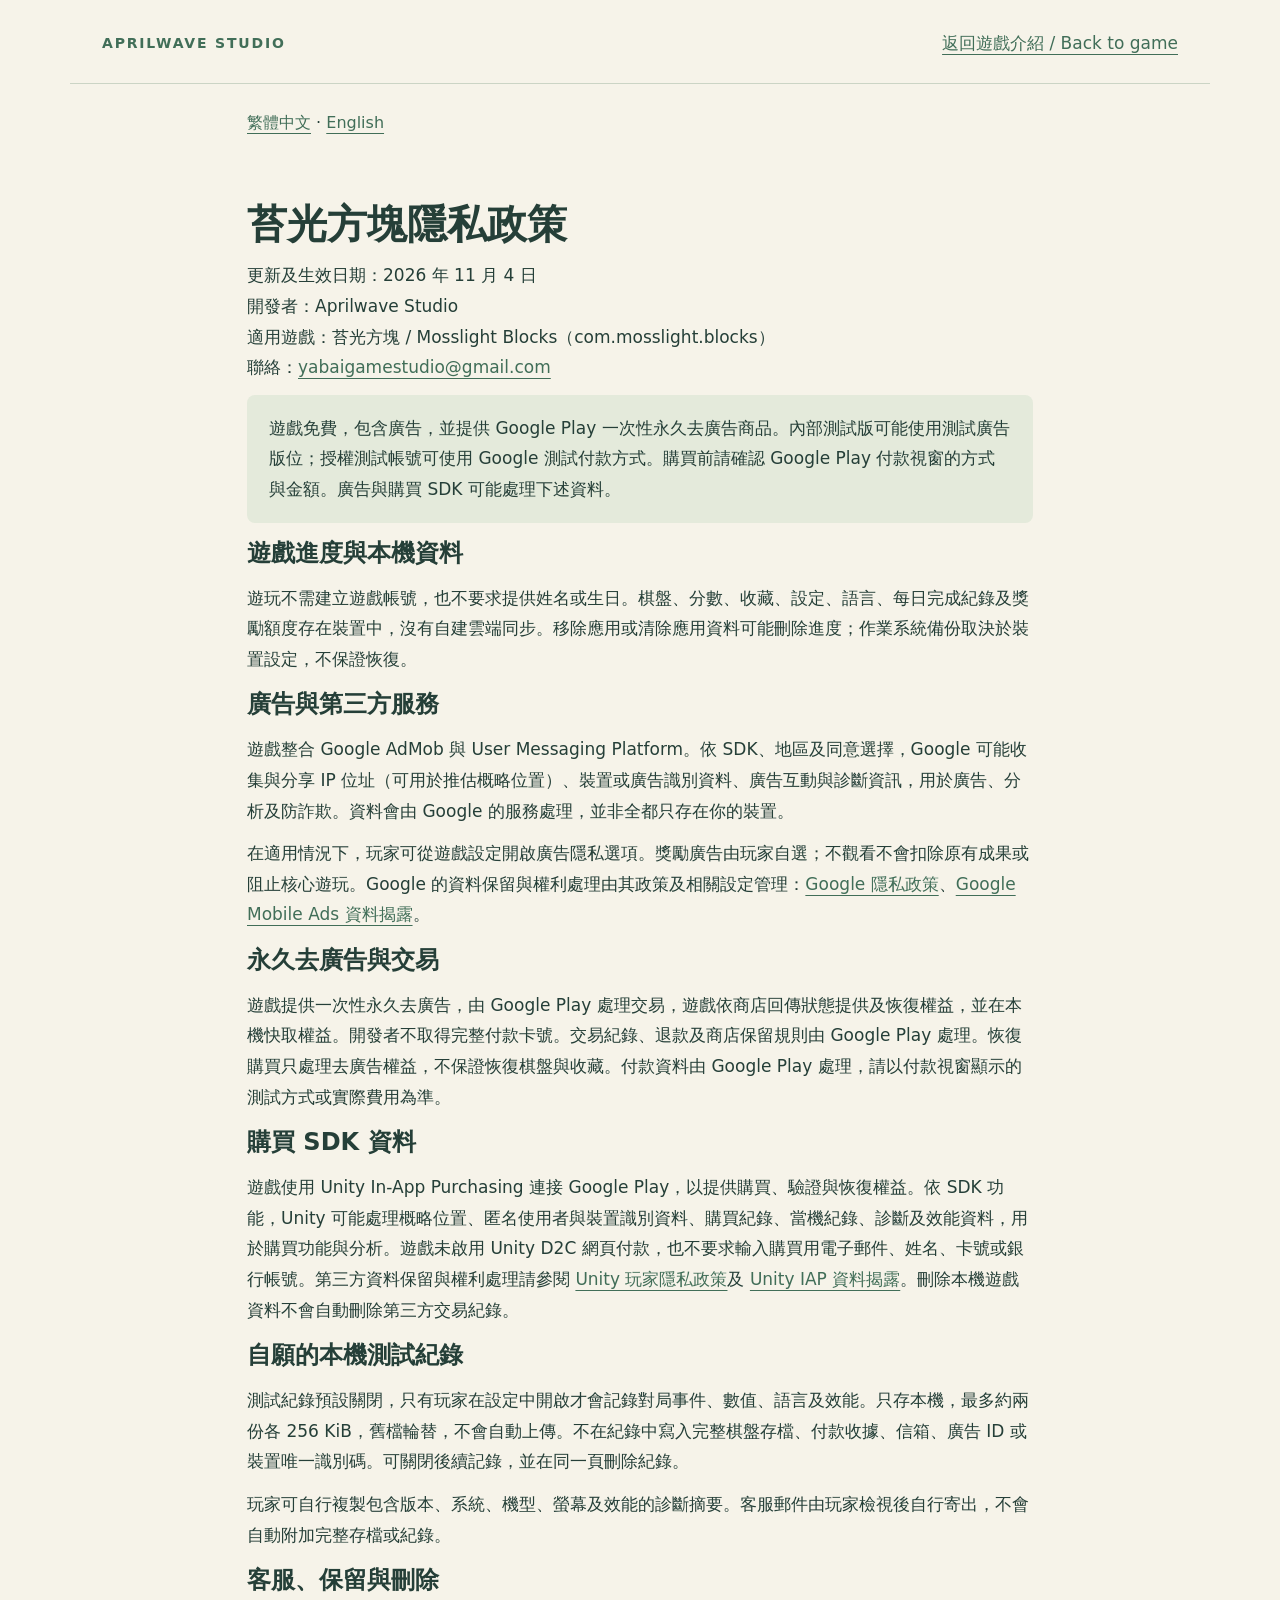
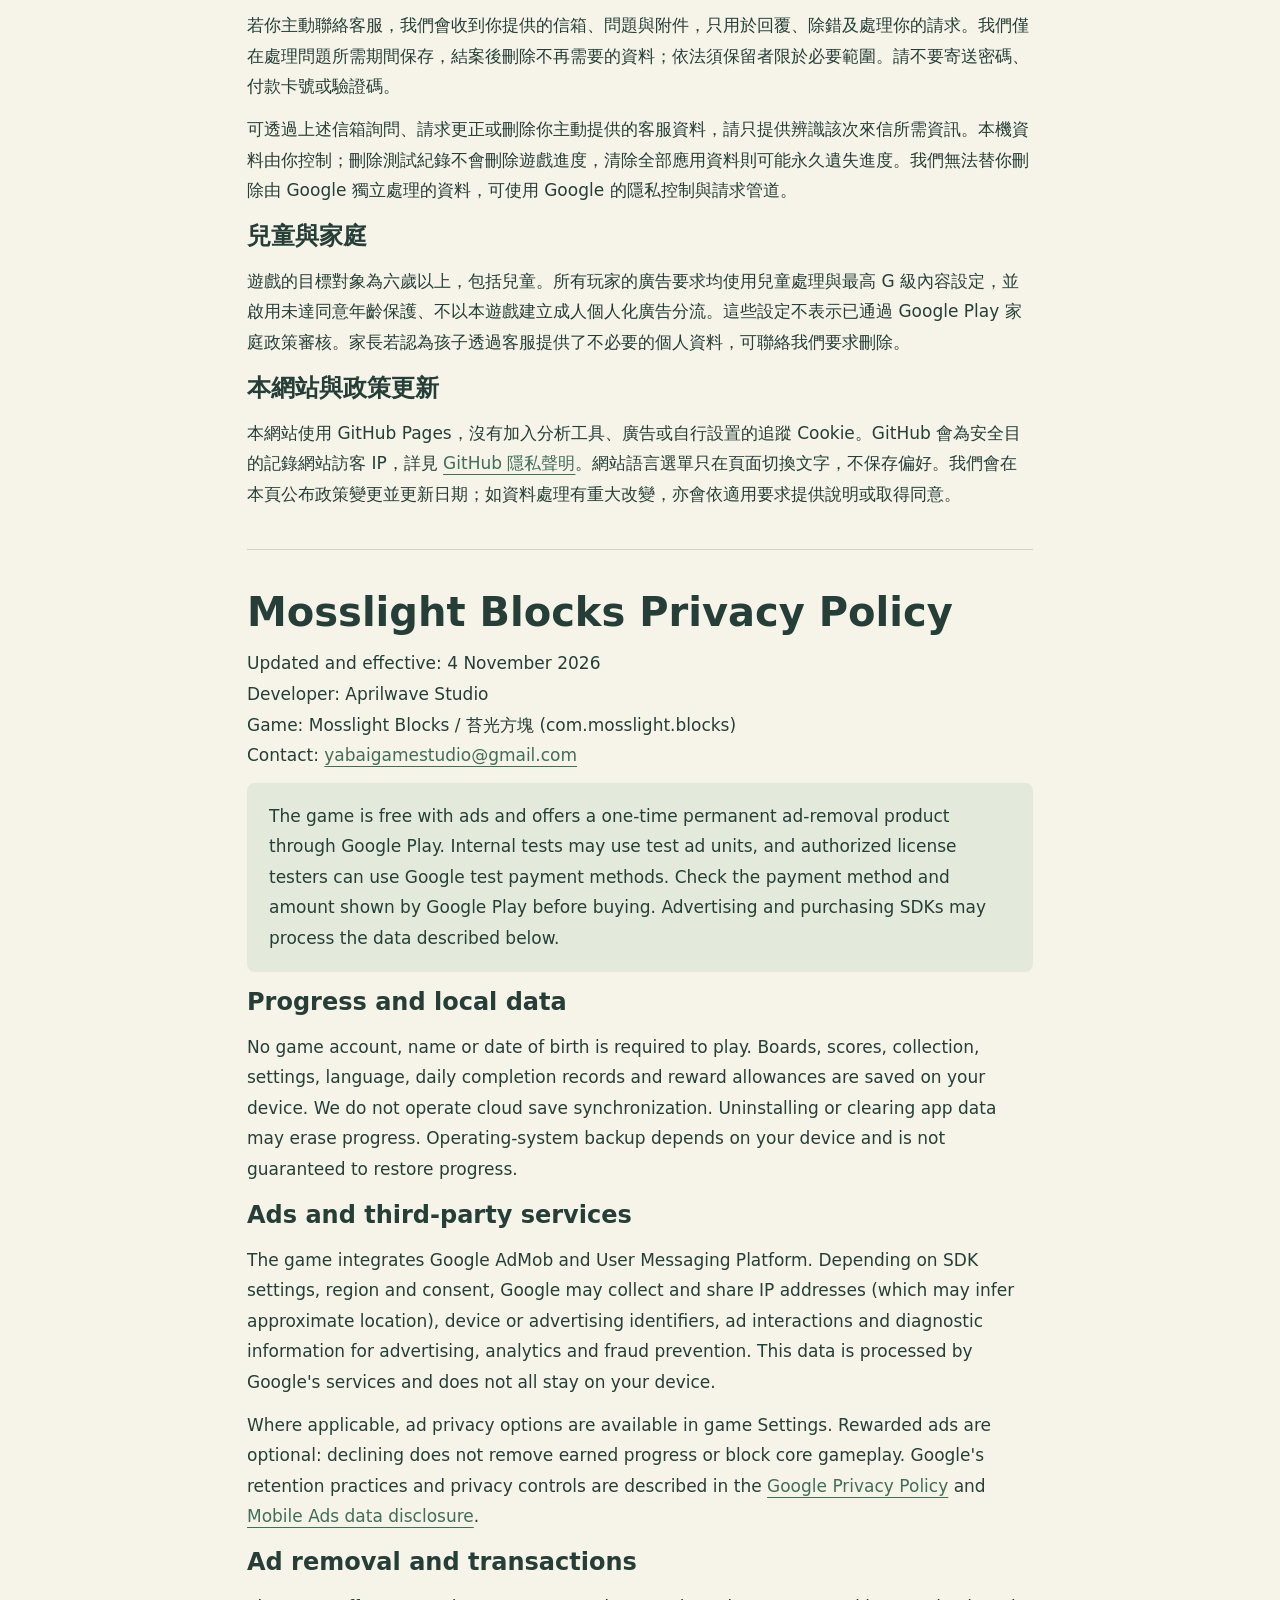
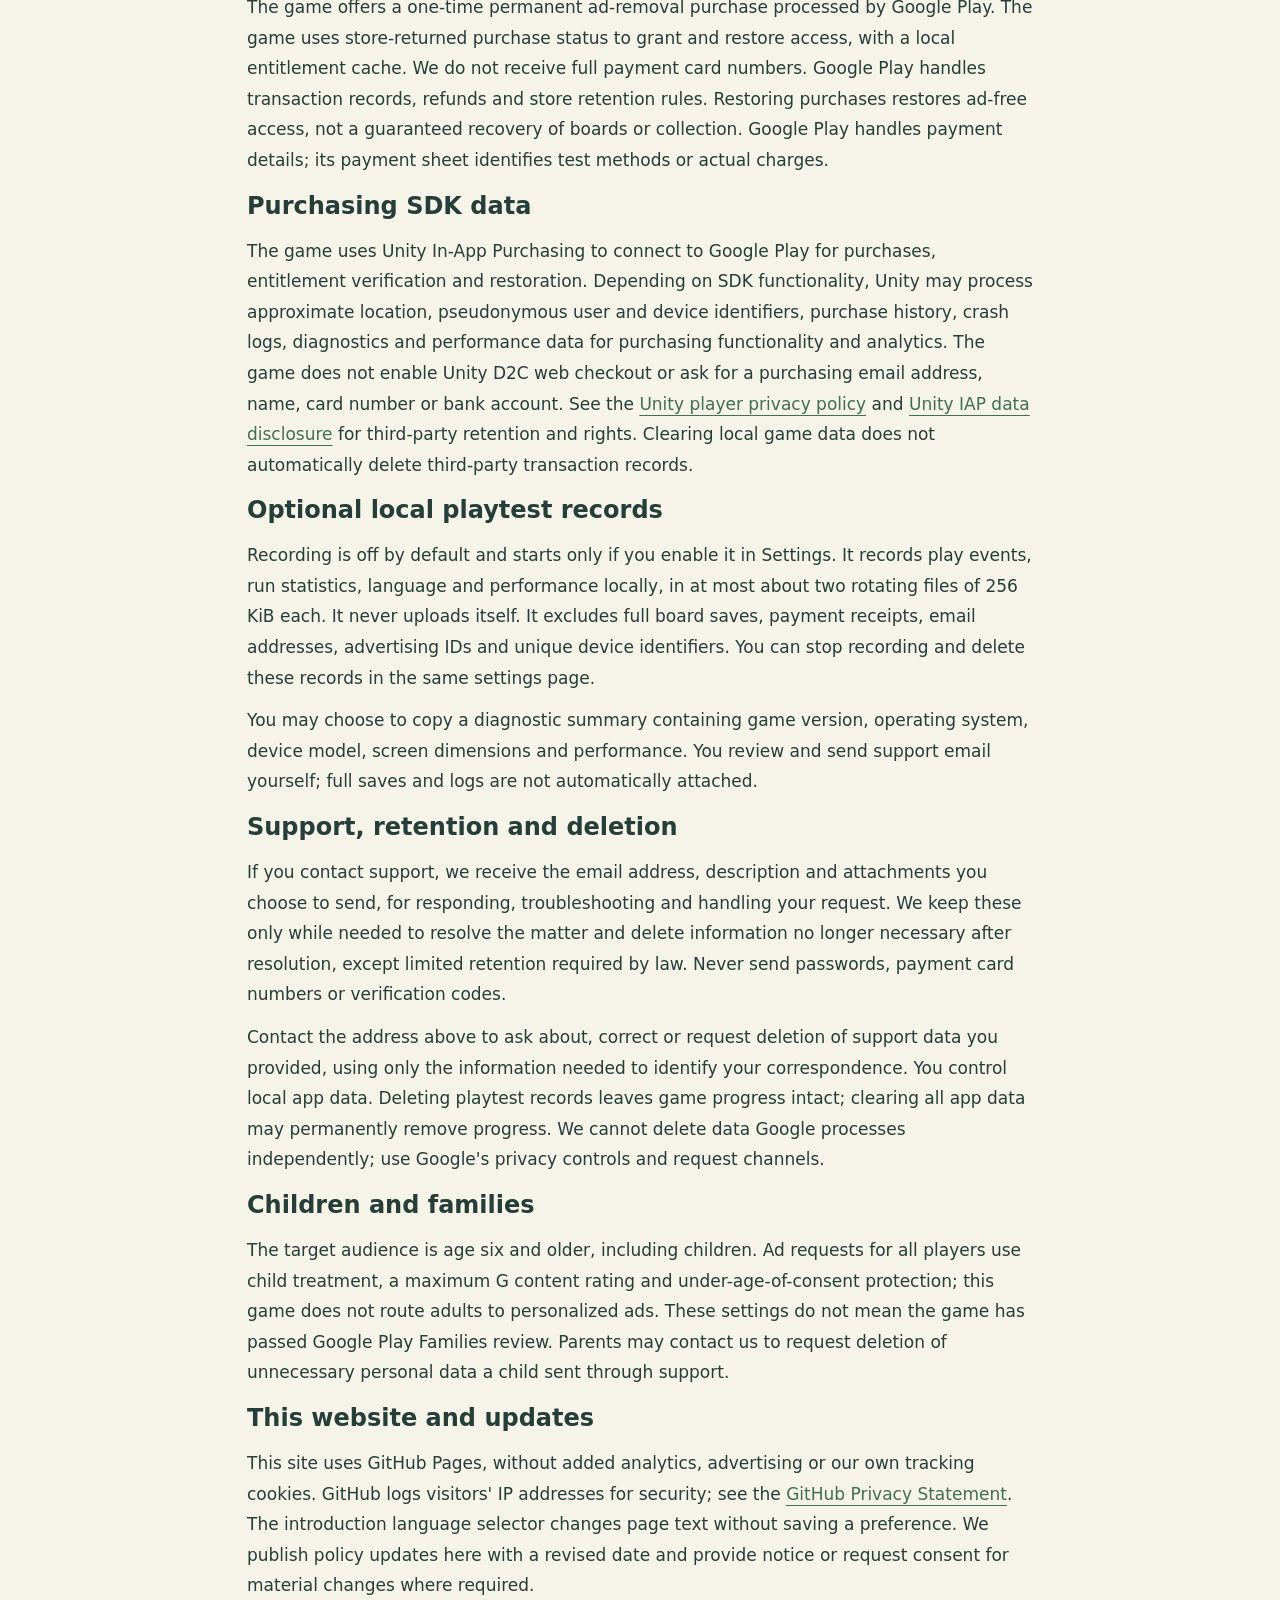
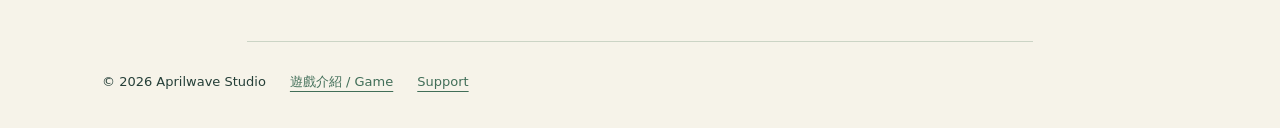
==== commit 24eee931: "Clarify Mosslight production and internal-test privacy notice" ====
--- a/mosslight/privacy.html
+++ b/mosslight/privacy.html
@@ -1,5 +1,5 @@
 <!doctype html><html lang="zh-Hant"><head><meta charset="utf-8"><meta name="viewport" content="width=device-width,initial-scale=1"><title>苔光方塊隱私政策 · Mosslight Privacy | Aprilwave Studio</title><link rel="stylesheet" href="site.css"><link rel="icon" href="icon.png"></head><body><header><a class="brand" href="../">APRILWAVE STUDIO</a><a href="./">返回遊戲介紹 / Back to game</a></header><main class="policy"><div class="language-nav"><a href="#zh">繁體中文</a> · <a href="#en">English</a></div>
-<section id="zh"><h1>苔光方塊隱私政策</h1><p>更新及生效日期：2026 年 10 月 30 日<br>開發者：Aprilwave Studio<br>適用遊戲：苔光方塊 / Mosslight Blocks（com.mosslight.blocks）<br>聯絡：<a href="mailto:yabaigamestudio@gmail.com">yabaigamestudio@gmail.com</a></p><p class="notice">目前 Play 內部測試版使用測試廣告版位，並已啟用 Google Play 永久去廣告商品。授權測試帳號可使用 Google 提供的測試付款方式；購買前請確認 Google Play 付款視窗顯示的方式與金額。廣告與購買 SDK 仍可能處理下述資料。</p>
+<section id="zh"><h1>苔光方塊隱私政策</h1><p>更新及生效日期：2026 年 11 月 4 日<br>開發者：Aprilwave Studio<br>適用遊戲：苔光方塊 / Mosslight Blocks（com.mosslight.blocks）<br>聯絡：<a href="mailto:yabaigamestudio@gmail.com">yabaigamestudio@gmail.com</a></p><p class="notice">遊戲免費，包含廣告，並提供 Google Play 一次性永久去廣告商品。內部測試版可能使用測試廣告版位；授權測試帳號可使用 Google 測試付款方式。購買前請確認 Google Play 付款視窗的方式與金額。廣告與購買 SDK 可能處理下述資料。</p>
 <h2>遊戲進度與本機資料</h2><p>遊玩不需建立遊戲帳號，也不要求提供姓名或生日。棋盤、分數、收藏、設定、語言、每日完成紀錄及獎勵額度存在裝置中，沒有自建雲端同步。移除應用或清除應用資料可能刪除進度；作業系統備份取決於裝置設定，不保證恢復。</p>
 <h2>廣告與第三方服務</h2><p>遊戲整合 Google AdMob 與 User Messaging Platform。依 SDK、地區及同意選擇，Google 可能收集與分享 IP 位址（可用於推估概略位置）、裝置或廣告識別資料、廣告互動與診斷資訊，用於廣告、分析及防詐欺。資料會由 Google 的服務處理，並非全都只存在你的裝置。</p><p>在適用情況下，玩家可從遊戲設定開啟廣告隱私選項。獎勵廣告由玩家自選；不觀看不會扣除原有成果或阻止核心遊玩。Google 的資料保留與權利處理由其政策及相關設定管理：<a href="https://policies.google.com/privacy">Google 隱私政策</a>、<a href="https://developers.google.com/admob/unity/privacy/play-data-disclosure">Google Mobile Ads 資料揭露</a>。</p>
 <h2>永久去廣告與交易</h2><p>遊戲提供一次性永久去廣告，由 Google Play 處理交易，遊戲依商店回傳狀態提供及恢復權益，並在本機快取權益。開發者不取得完整付款卡號。交易紀錄、退款及商店保留規則由 Google Play 處理。恢復購買只處理去廣告權益，不保證恢復棋盤與收藏。付款資料由 Google Play 處理，請以付款視窗顯示的測試方式或實際費用為準。</p>
@@ -8,7 +8,7 @@
 <h2>客服、保留與刪除</h2><p>若你主動聯絡客服，我們會收到你提供的信箱、問題與附件，只用於回覆、除錯及處理你的請求。我們僅在處理問題所需期間保存，結案後刪除不再需要的資料；依法須保留者限於必要範圍。請不要寄送密碼、付款卡號或驗證碼。</p><p>可透過上述信箱詢問、請求更正或刪除你主動提供的客服資料，請只提供辨識該次來信所需資訊。本機資料由你控制；刪除測試紀錄不會刪除遊戲進度，清除全部應用資料則可能永久遺失進度。我們無法替你刪除由 Google 獨立處理的資料，可使用 Google 的隱私控制與請求管道。</p>
 <h2>兒童與家庭</h2><p>遊戲的目標對象為六歲以上，包括兒童。所有玩家的廣告要求均使用兒童處理與最高 G 級內容設定，並啟用未達同意年齡保護、不以本遊戲建立成人個人化廣告分流。這些設定不表示已通過 Google Play 家庭政策審核。家長若認為孩子透過客服提供了不必要的個人資料，可聯絡我們要求刪除。</p>
 <h2>本網站與政策更新</h2><p>本網站使用 GitHub Pages，沒有加入分析工具、廣告或自行設置的追蹤 Cookie。GitHub 會為安全目的記錄網站訪客 IP，詳見 <a href="https://docs.github.com/en/site-policy/privacy-policies/github-general-privacy-statement">GitHub 隱私聲明</a>。網站語言選單只在頁面切換文字，不保存偏好。我們會在本頁公布政策變更並更新日期；如資料處理有重大改變，亦會依適用要求提供說明或取得同意。</p></section>
-<section id="en" lang="en"><h1>Mosslight Blocks Privacy Policy</h1><p>Updated and effective: 30 October 2026<br>Developer: Aprilwave Studio<br>Game: Mosslight Blocks / 苔光方塊 (com.mosslight.blocks)<br>Contact: <a href="mailto:yabaigamestudio@gmail.com">yabaigamestudio@gmail.com</a></p><p class="notice">The current Play internal test uses test ad units and has the permanent ad-removal product enabled through Google Play. Authorized license testers can use Google test payment methods. Check the payment method and amount shown by Google Play before buying. Advertising and purchasing SDKs may still process the data described below.</p>
+<section id="en" lang="en"><h1>Mosslight Blocks Privacy Policy</h1><p>Updated and effective: 4 November 2026<br>Developer: Aprilwave Studio<br>Game: Mosslight Blocks / 苔光方塊 (com.mosslight.blocks)<br>Contact: <a href="mailto:yabaigamestudio@gmail.com">yabaigamestudio@gmail.com</a></p><p class="notice">The game is free with ads and offers a one-time permanent ad-removal product through Google Play. Internal tests may use test ad units, and authorized license testers can use Google test payment methods. Check the payment method and amount shown by Google Play before buying. Advertising and purchasing SDKs may process the data described below.</p>
 <h2>Progress and local data</h2><p>No game account, name or date of birth is required to play. Boards, scores, collection, settings, language, daily completion records and reward allowances are saved on your device. We do not operate cloud save synchronization. Uninstalling or clearing app data may erase progress. Operating-system backup depends on your device and is not guaranteed to restore progress.</p>
 <h2>Ads and third-party services</h2><p>The game integrates Google AdMob and User Messaging Platform. Depending on SDK settings, region and consent, Google may collect and share IP addresses (which may infer approximate location), device or advertising identifiers, ad interactions and diagnostic information for advertising, analytics and fraud prevention. This data is processed by Google's services and does not all stay on your device.</p><p>Where applicable, ad privacy options are available in game Settings. Rewarded ads are optional: declining does not remove earned progress or block core gameplay. Google's retention practices and privacy controls are described in the <a href="https://policies.google.com/privacy">Google Privacy Policy</a> and <a href="https://developers.google.com/admob/unity/privacy/play-data-disclosure">Mobile Ads data disclosure</a>.</p>
 <h2>Ad removal and transactions</h2><p>The game offers a one-time permanent ad-removal purchase processed by Google Play. The game uses store-returned purchase status to grant and restore access, with a local entitlement cache. We do not receive full payment card numbers. Google Play handles transaction records, refunds and store retention rules. Restoring purchases restores ad-free access, not a guaranteed recovery of boards or collection. Google Play handles payment details; its payment sheet identifies test methods or actual charges.</p>
